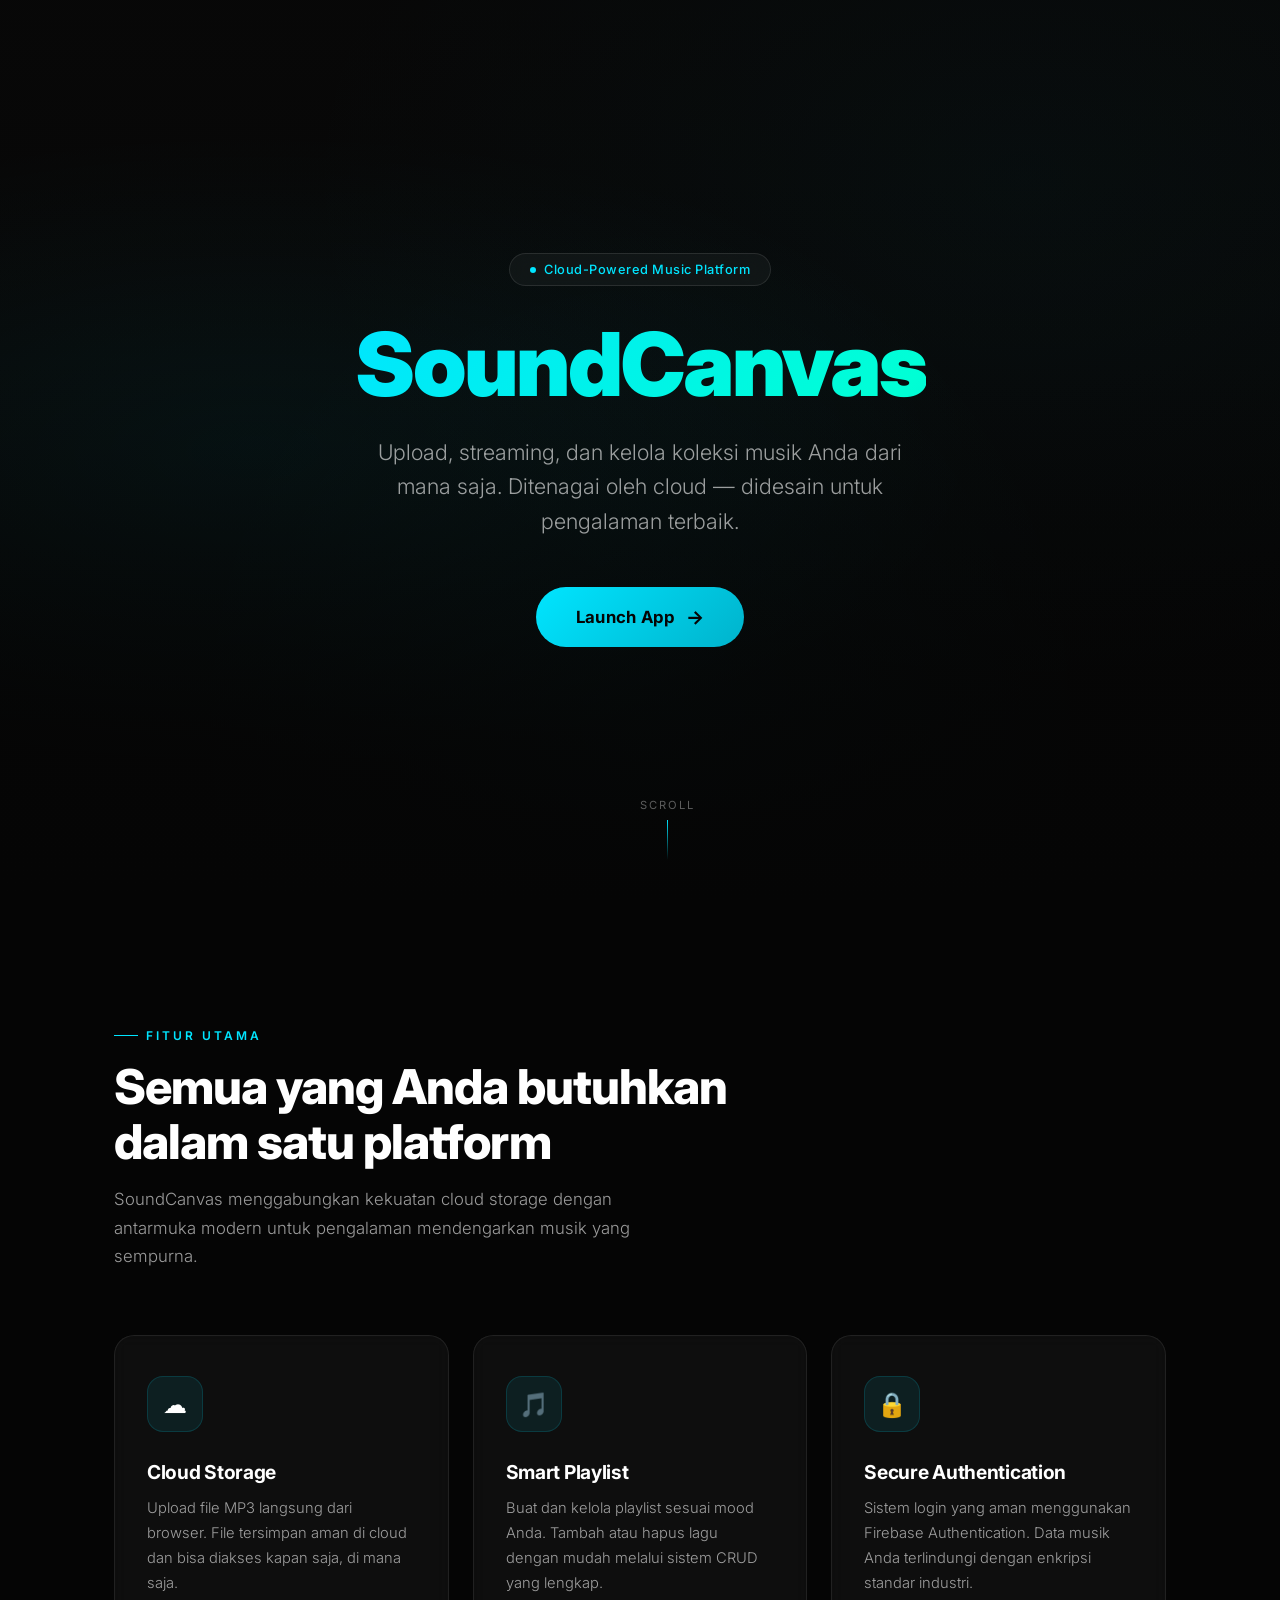
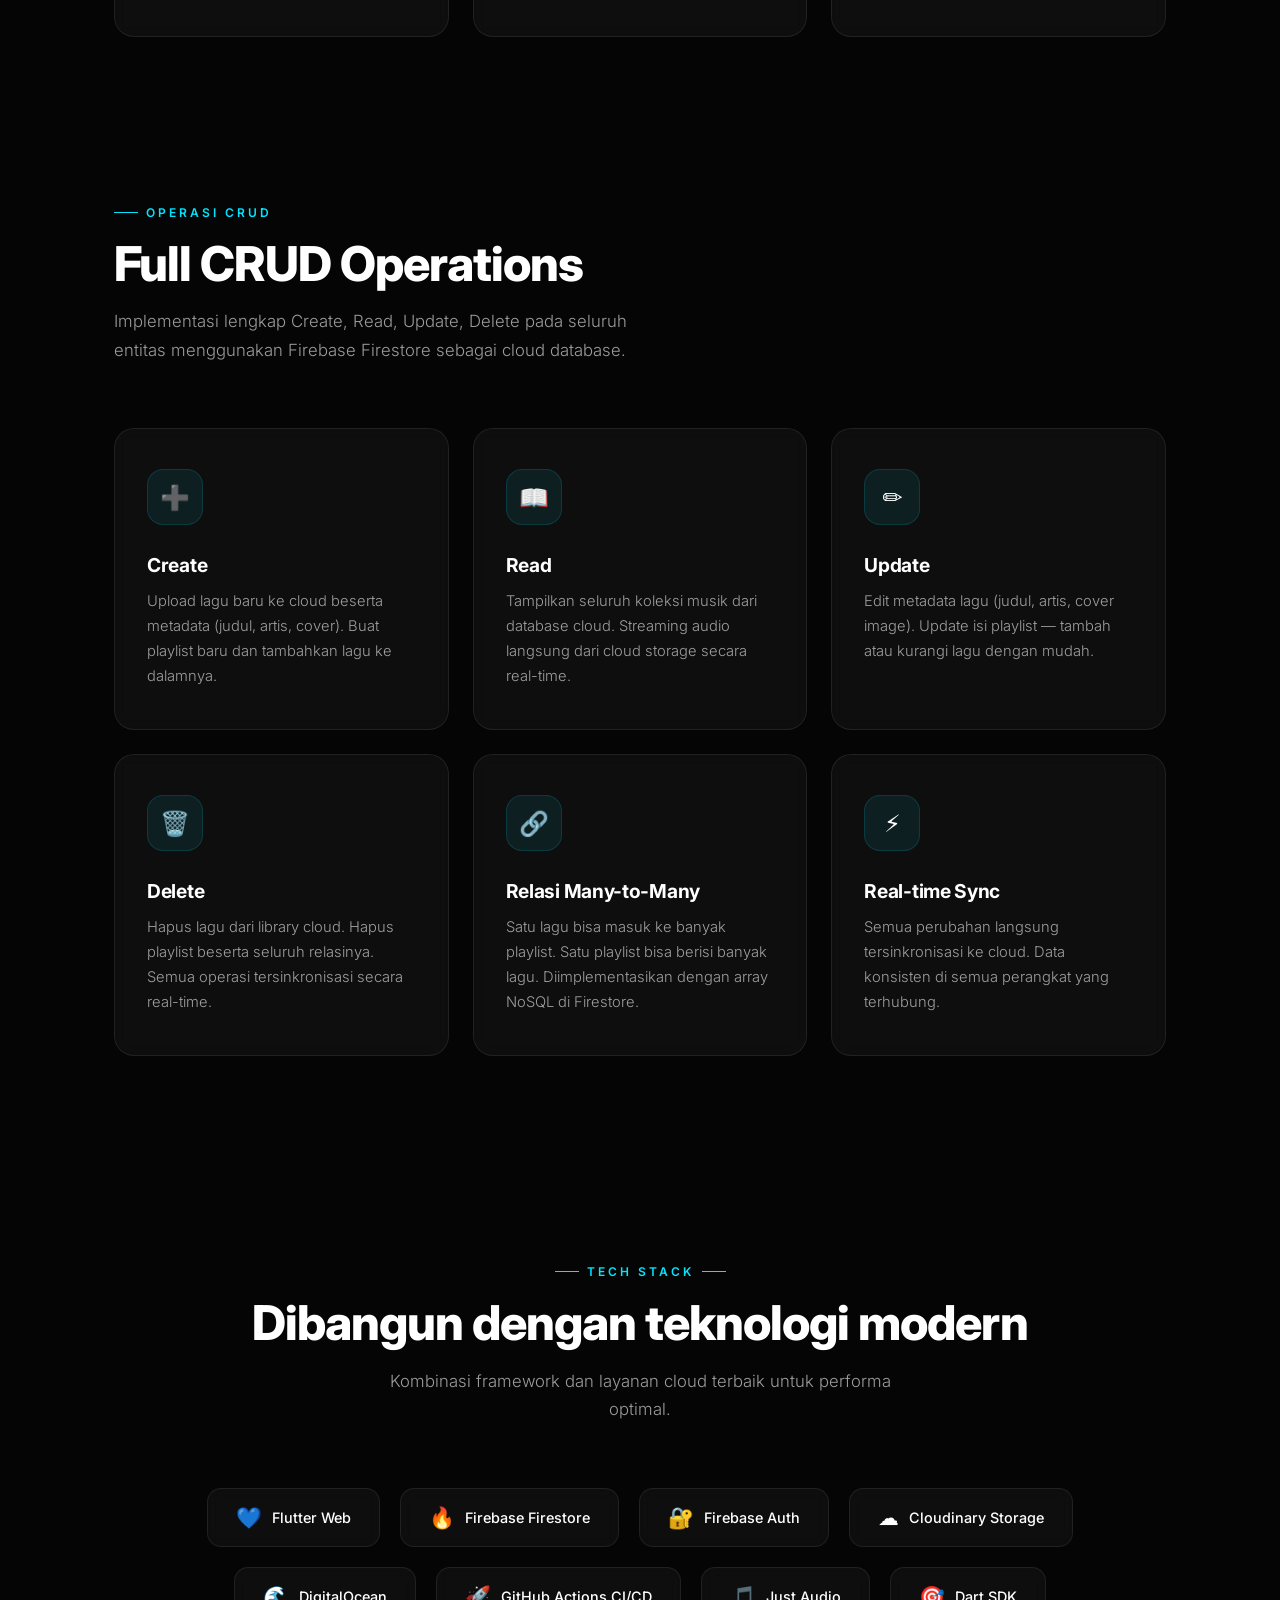
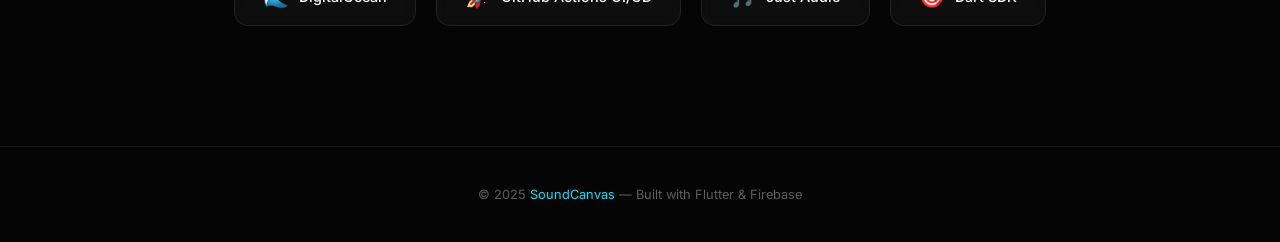
==== web/landing.html @ ffc62fc9 "feat: add premium landing page with video bg, glassmorphism, CRUD showcase" ====
<!DOCTYPE html>
<html lang="id">
<head>
  <meta charset="UTF-8">
  <meta name="viewport" content="width=device-width, initial-scale=1.0">
  <meta name="description" content="SoundCanvas — Cloud Music Player berbasis Flutter & Firebase. Upload, streaming, dan kelola musik dari mana saja.">
  <meta name="keywords" content="SoundCanvas, music player, cloud, flutter, firebase, streaming audio">
  <meta name="author" content="SoundCanvas Team">
  <meta property="og:title" content="SoundCanvas — Cloud Music Player">
  <meta property="og:description" content="Platform streaming musik cloud modern dengan teknologi Flutter & Firebase.">
  <meta property="og:type" content="website">

  <title>SoundCanvas — Cloud Music Player</title>

  <link rel="icon" type="image/png" href="favicon.png">
  <link rel="stylesheet" href="landing.css">
</head>
<body>

  <!-- =========================================================================
       HERO SECTION — Full screen with video background
       ========================================================================= -->
  <section class="hero" id="hero">

    <!-- Video Background (will be hidden on mobile / if no video) -->
    <div class="hero__video-wrap" id="videoWrap">
      <video
        class="hero__video"
        id="bgVideo"
        autoplay
        muted
        loop
        playsinline
        preload="auto"
        poster=""
      >
        <source src="assets/bg-video.mp4" type="video/mp4">
      </video>
    </div>

    <!-- Animated gradient fallback (shows when video fails or on mobile) -->
    <div class="hero__gradient-bg" id="gradientBg"></div>

    <!-- Dark overlay -->
    <div class="hero__overlay"></div>

    <!-- Floating particles -->
    <div class="hero__particles">
      <div class="particle"></div>
      <div class="particle"></div>
      <div class="particle"></div>
      <div class="particle"></div>
      <div class="particle"></div>
      <div class="particle"></div>
      <div class="particle"></div>
      <div class="particle"></div>
      <div class="particle"></div>
      <div class="particle"></div>
      <div class="particle"></div>
      <div class="particle"></div>
    </div>

    <!-- Hero Content -->
    <div class="hero__content">
      <div class="hero__badge">
        <span class="hero__badge-dot"></span>
        Cloud-Powered Music Platform
      </div>

      <h1 class="hero__title">
        <span class="hero__title-gradient">SoundCanvas</span>
      </h1>

      <p class="hero__subtitle">
        Upload, streaming, dan kelola koleksi musik Anda dari mana saja.
        Ditenagai oleh cloud — didesain untuk pengalaman terbaik.
      </p>

      <a href="app.html" class="hero__cta" id="ctaButton">
        Launch App
        <span class="hero__cta-arrow">→</span>
      </a>
    </div>

    <!-- Scroll indicator -->
    <div class="hero__scroll">
      <span class="hero__scroll-text">Scroll</span>
      <div class="hero__scroll-line"></div>
    </div>
  </section>

  <!-- =========================================================================
       FEATURES SECTION — Key feature cards
       ========================================================================= -->
  <section class="features" id="features">
    <div class="reveal">
      <div class="section-label">
        <span class="section-label__line"></span>
        Fitur Utama
      </div>
      <h2 class="section-title">Semua yang Anda butuhkan<br>dalam satu platform</h2>
      <p class="section-desc">
        SoundCanvas menggabungkan kekuatan cloud storage dengan antarmuka modern
        untuk pengalaman mendengarkan musik yang sempurna.
      </p>
    </div>

    <div class="features__grid">
      <div class="feature-card reveal reveal-delay-1">
        <div class="feature-card__icon">☁️</div>
        <h3 class="feature-card__title">Cloud Storage</h3>
        <p class="feature-card__desc">
          Upload file MP3 langsung dari browser. File tersimpan aman di cloud dan bisa diakses kapan saja, di mana saja.
        </p>
      </div>

      <div class="feature-card reveal reveal-delay-2">
        <div class="feature-card__icon">🎵</div>
        <h3 class="feature-card__title">Smart Playlist</h3>
        <p class="feature-card__desc">
          Buat dan kelola playlist sesuai mood Anda. Tambah atau hapus lagu dengan mudah melalui sistem CRUD yang lengkap.
        </p>
      </div>

      <div class="feature-card reveal reveal-delay-3">
        <div class="feature-card__icon">🔒</div>
        <h3 class="feature-card__title">Secure Authentication</h3>
        <p class="feature-card__desc">
          Sistem login yang aman menggunakan Firebase Authentication. Data musik Anda terlindungi dengan enkripsi standar industri.
        </p>
      </div>
    </div>
  </section>

  <!-- =========================================================================
       CRUD HIGHLIGHT SECTION
       ========================================================================= -->
  <section class="features" id="crud" style="padding-top: 40px;">
    <div class="reveal">
      <div class="section-label">
        <span class="section-label__line"></span>
        Operasi CRUD
      </div>
      <h2 class="section-title">Full CRUD Operations</h2>
      <p class="section-desc">
        Implementasi lengkap Create, Read, Update, Delete pada seluruh entitas
        menggunakan Firebase Firestore sebagai cloud database.
      </p>
    </div>

    <div class="features__grid">
      <div class="feature-card reveal reveal-delay-1">
        <div class="feature-card__icon">➕</div>
        <h3 class="feature-card__title">Create</h3>
        <p class="feature-card__desc">
          Upload lagu baru ke cloud beserta metadata (judul, artis, cover). Buat playlist baru dan tambahkan lagu ke dalamnya.
        </p>
      </div>

      <div class="feature-card reveal reveal-delay-2">
        <div class="feature-card__icon">📖</div>
        <h3 class="feature-card__title">Read</h3>
        <p class="feature-card__desc">
          Tampilkan seluruh koleksi musik dari database cloud. Streaming audio langsung dari cloud storage secara real-time.
        </p>
      </div>

      <div class="feature-card reveal reveal-delay-3">
        <div class="feature-card__icon">✏️</div>
        <h3 class="feature-card__title">Update</h3>
        <p class="feature-card__desc">
          Edit metadata lagu (judul, artis, cover image). Update isi playlist — tambah atau kurangi lagu dengan mudah.
        </p>
      </div>
    </div>

    <div class="features__grid" style="margin-top: 24px;">
      <div class="feature-card reveal reveal-delay-1">
        <div class="feature-card__icon">🗑️</div>
        <h3 class="feature-card__title">Delete</h3>
        <p class="feature-card__desc">
          Hapus lagu dari library cloud. Hapus playlist beserta seluruh relasinya. Semua operasi tersinkronisasi secara real-time.
        </p>
      </div>

      <div class="feature-card reveal reveal-delay-2">
        <div class="feature-card__icon">🔗</div>
        <h3 class="feature-card__title">Relasi Many-to-Many</h3>
        <p class="feature-card__desc">
          Satu lagu bisa masuk ke banyak playlist. Satu playlist bisa berisi banyak lagu. Diimplementasikan dengan array NoSQL di Firestore.
        </p>
      </div>

      <div class="feature-card reveal reveal-delay-3">
        <div class="feature-card__icon">⚡</div>
        <h3 class="feature-card__title">Real-time Sync</h3>
        <p class="feature-card__desc">
          Semua perubahan langsung tersinkronisasi ke cloud. Data konsisten di semua perangkat yang terhubung.
        </p>
      </div>
    </div>
  </section>

  <!-- =========================================================================
       TECH STACK SECTION
       ========================================================================= -->
  <section class="techstack" id="techstack">
    <div class="reveal">
      <div class="section-label" style="justify-content: center;">
        <span class="section-label__line"></span>
        Tech Stack
        <span class="section-label__line"></span>
      </div>
      <h2 class="section-title">Dibangun dengan teknologi modern</h2>
      <p class="section-desc" style="margin-left: auto; margin-right: auto;">
        Kombinasi framework dan layanan cloud terbaik untuk performa optimal.
      </p>
    </div>

    <div class="techstack__grid reveal">
      <div class="tech-badge">
        <span class="tech-badge__icon">💙</span>
        Flutter Web
      </div>
      <div class="tech-badge">
        <span class="tech-badge__icon">🔥</span>
        Firebase Firestore
      </div>
      <div class="tech-badge">
        <span class="tech-badge__icon">🔐</span>
        Firebase Auth
      </div>
      <div class="tech-badge">
        <span class="tech-badge__icon">☁️</span>
        Cloudinary Storage
      </div>
      <div class="tech-badge">
        <span class="tech-badge__icon">🌊</span>
        DigitalOcean
      </div>
      <div class="tech-badge">
        <span class="tech-badge__icon">🚀</span>
        GitHub Actions CI/CD
      </div>
      <div class="tech-badge">
        <span class="tech-badge__icon">🎵</span>
        Just Audio
      </div>
      <div class="tech-badge">
        <span class="tech-badge__icon">🎯</span>
        Dart SDK
      </div>
    </div>
  </section>

  <!-- =========================================================================
       FOOTER
       ========================================================================= -->
  <footer class="footer">
    <p class="footer__text">
      © 2025 <span>SoundCanvas</span> — Built with Flutter & Firebase
    </p>
  </footer>

  <!-- =========================================================================
       JAVASCRIPT — Video fallback + Scroll reveal
       ========================================================================= -->
  <script>
    // --- Video fallback: show gradient if video fails to load ---
    (function() {
      const video = document.getElementById('bgVideo');
      const videoWrap = document.getElementById('videoWrap');
      const gradientBg = document.getElementById('gradientBg');

      if (!video) return;

      // Check if mobile (video autoplay is often blocked)
      const isMobile = /Android|iPhone|iPad|iPod|Opera Mini/i.test(navigator.userAgent);

      if (isMobile) {
        videoWrap.style.display = 'none';
        gradientBg.style.zIndex = '0';
        return;
      }

      // If video fails to load, show gradient fallback
      video.addEventListener('error', function() {
        videoWrap.style.display = 'none';
        gradientBg.style.zIndex = '0';
      });

      // Also check after a timeout (in case video source simply doesn't exist)
      setTimeout(function() {
        if (video.readyState === 0) {
          videoWrap.style.opacity = '0';
          gradientBg.style.zIndex = '0';
        }
      }, 3000);

      // When video can play, hide the gradient
      video.addEventListener('canplay', function() {
        gradientBg.style.opacity = '0';
        gradientBg.style.transition = 'opacity 1s ease';
      });
    })();

    // --- Scroll reveal animation ---
    (function() {
      const reveals = document.querySelectorAll('.reveal');

      function checkReveal() {
        const windowHeight = window.innerHeight;
        reveals.forEach(function(el) {
          const top = el.getBoundingClientRect().top;
          if (top < windowHeight - 80) {
            el.classList.add('visible');
          }
        });
      }

      window.addEventListener('scroll', checkReveal);
      window.addEventListener('load', checkReveal);
      // Trigger once on init
      checkReveal();
    })();
  </script>

</body>
</html>
---- web/landing.css ----
/* =============================================================================
   SOUNDCANVAS LANDING PAGE — Premium Dark Theme
   Colors matched to Flutter app: #050505, #00E5FF, #00B3CC, #111111
   ============================================================================= */

/* --- Google Fonts --- */
@import url('https://fonts.googleapis.com/css2?family=Inter:wght@300;400;500;600;700;800;900&display=swap');

/* --- Reset & Base --- */
*, *::before, *::after {
  margin: 0;
  padding: 0;
  box-sizing: border-box;
}

html {
  scroll-behavior: smooth;
  font-size: 16px;
}

body {
  font-family: 'Inter', 'Segoe UI', system-ui, -apple-system, sans-serif;
  background-color: #050505;
  color: #ffffff;
  overflow-x: hidden;
  -webkit-font-smoothing: antialiased;
  -moz-osx-font-smoothing: grayscale;
}

a {
  text-decoration: none;
  color: inherit;
}

/* --- CSS Variables --- */
:root {
  --primary: #00E5FF;
  --primary-dark: #00B3CC;
  --primary-glow: rgba(0, 229, 255, 0.3);
  --bg-dark: #050505;
  --bg-surface: #111111;
  --bg-card: rgba(17, 17, 17, 0.6);
  --text-primary: #ffffff;
  --text-secondary: rgba(255, 255, 255, 0.6);
  --text-muted: rgba(255, 255, 255, 0.35);
  --border-subtle: rgba(255, 255, 255, 0.08);
  --glass-bg: rgba(255, 255, 255, 0.04);
  --glass-border: rgba(255, 255, 255, 0.1);
}

/* =============================================================================
   HERO SECTION
   ============================================================================= */

.hero {
  position: relative;
  width: 100%;
  min-height: 100vh;
  display: flex;
  align-items: center;
  justify-content: center;
  overflow: hidden;
}

/* Video Background */
.hero__video-wrap {
  position: absolute;
  top: 0;
  left: 0;
  width: 100%;
  height: 100%;
  z-index: 0;
}

.hero__video {
  width: 100%;
  height: 100%;
  object-fit: cover;
}

/* Dark overlay on video */
.hero__overlay {
  position: absolute;
  top: 0;
  left: 0;
  width: 100%;
  height: 100%;
  background: linear-gradient(
    180deg,
    rgba(5, 5, 5, 0.5) 0%,
    rgba(5, 5, 5, 0.3) 40%,
    rgba(5, 5, 5, 0.6) 70%,
    rgba(5, 5, 5, 1) 100%
  );
  z-index: 1;
}

/* Animated gradient fallback when video is not available / on mobile */
.hero__gradient-bg {
  position: absolute;
  top: 0;
  left: 0;
  width: 100%;
  height: 100%;
  background: 
    radial-gradient(ellipse at 20% 50%, rgba(0, 229, 255, 0.08) 0%, transparent 50%),
    radial-gradient(ellipse at 80% 20%, rgba(0, 179, 204, 0.06) 0%, transparent 50%),
    radial-gradient(ellipse at 50% 80%, rgba(0, 229, 255, 0.04) 0%, transparent 50%),
    linear-gradient(180deg, #0a0a0a 0%, #050505 100%);
  z-index: 0;
  animation: gradientShift 8s ease-in-out infinite alternate;
}

@keyframes gradientShift {
  0% {
    background: 
      radial-gradient(ellipse at 20% 50%, rgba(0, 229, 255, 0.08) 0%, transparent 50%),
      radial-gradient(ellipse at 80% 20%, rgba(0, 179, 204, 0.06) 0%, transparent 50%),
      radial-gradient(ellipse at 50% 80%, rgba(0, 229, 255, 0.04) 0%, transparent 50%),
      linear-gradient(180deg, #0a0a0a 0%, #050505 100%);
  }
  100% {
    background: 
      radial-gradient(ellipse at 40% 30%, rgba(0, 229, 255, 0.1) 0%, transparent 50%),
      radial-gradient(ellipse at 60% 70%, rgba(0, 179, 204, 0.08) 0%, transparent 50%),
      radial-gradient(ellipse at 30% 60%, rgba(0, 229, 255, 0.05) 0%, transparent 50%),
      linear-gradient(180deg, #0a0a0a 0%, #050505 100%);
  }
}

/* Floating particles */
.hero__particles {
  position: absolute;
  top: 0;
  left: 0;
  width: 100%;
  height: 100%;
  z-index: 2;
  pointer-events: none;
  overflow: hidden;
}

.particle {
  position: absolute;
  width: 3px;
  height: 3px;
  background: var(--primary);
  border-radius: 50%;
  opacity: 0;
  animation: floatParticle linear infinite;
}

.particle:nth-child(1)  { left: 10%; animation-duration: 12s; animation-delay: 0s; }
.particle:nth-child(2)  { left: 20%; animation-duration: 15s; animation-delay: 2s; }
.particle:nth-child(3)  { left: 35%; animation-duration: 10s; animation-delay: 4s; }
.particle:nth-child(4)  { left: 50%; animation-duration: 18s; animation-delay: 1s; }
.particle:nth-child(5)  { left: 65%; animation-duration: 13s; animation-delay: 3s; }
.particle:nth-child(6)  { left: 75%; animation-duration: 16s; animation-delay: 5s; }
.particle:nth-child(7)  { left: 85%; animation-duration: 11s; animation-delay: 2.5s; }
.particle:nth-child(8)  { left: 45%; animation-duration: 14s; animation-delay: 6s; }
.particle:nth-child(9)  { left: 5%;  animation-duration: 17s; animation-delay: 1.5s; }
.particle:nth-child(10) { left: 90%; animation-duration: 12s; animation-delay: 4.5s; }
.particle:nth-child(11) { left: 55%; animation-duration: 19s; animation-delay: 0.5s; }
.particle:nth-child(12) { left: 30%; animation-duration: 14s; animation-delay: 3.5s; }

@keyframes floatParticle {
  0% {
    transform: translateY(100vh) scale(0);
    opacity: 0;
  }
  10% {
    opacity: 0.6;
  }
  90% {
    opacity: 0.3;
  }
  100% {
    transform: translateY(-10vh) scale(1);
    opacity: 0;
  }
}

/* Hero Content */
.hero__content {
  position: relative;
  z-index: 3;
  text-align: center;
  padding: 0 24px;
  max-width: 800px;
}

.hero__badge {
  display: inline-flex;
  align-items: center;
  gap: 8px;
  padding: 8px 20px;
  border-radius: 100px;
  background: var(--glass-bg);
  border: 1px solid var(--glass-border);
  backdrop-filter: blur(12px);
  -webkit-backdrop-filter: blur(12px);
  font-size: 0.8rem;
  font-weight: 500;
  color: var(--primary);
  letter-spacing: 0.5px;
  margin-bottom: 32px;
  animation: fadeInDown 0.8s ease-out 0.2s both;
}

.hero__badge-dot {
  width: 6px;
  height: 6px;
  background: var(--primary);
  border-radius: 50%;
  animation: pulse 2s ease-in-out infinite;
}

@keyframes pulse {
  0%, 100% { opacity: 1; transform: scale(1); }
  50% { opacity: 0.5; transform: scale(0.8); }
}

.hero__title {
  font-size: clamp(3rem, 8vw, 5.5rem);
  font-weight: 900;
  line-height: 1.05;
  letter-spacing: -2px;
  margin-bottom: 24px;
  animation: fadeInUp 0.8s ease-out 0.4s both;
}

.hero__title-gradient {
  background: linear-gradient(135deg, var(--primary) 0%, #00FFD5 50%, var(--primary-dark) 100%);
  background-size: 200% auto;
  -webkit-background-clip: text;
  -webkit-text-fill-color: transparent;
  background-clip: text;
  animation: gradientText 4s ease-in-out infinite alternate;
}

@keyframes gradientText {
  0% { background-position: 0% center; }
  100% { background-position: 100% center; }
}

.hero__subtitle {
  font-size: clamp(1.05rem, 2.5vw, 1.35rem);
  color: var(--text-secondary);
  line-height: 1.6;
  margin-bottom: 48px;
  max-width: 560px;
  margin-left: auto;
  margin-right: auto;
  font-weight: 300;
  animation: fadeInUp 0.8s ease-out 0.6s both;
}

/* CTA Button */
.hero__cta {
  display: inline-flex;
  align-items: center;
  gap: 12px;
  padding: 18px 40px;
  border-radius: 60px;
  background: linear-gradient(135deg, var(--primary) 0%, var(--primary-dark) 100%);
  color: #050505;
  font-size: 1.05rem;
  font-weight: 700;
  letter-spacing: 0.3px;
  cursor: pointer;
  border: none;
  position: relative;
  overflow: hidden;
  transition: transform 0.3s ease, box-shadow 0.3s ease;
  animation: fadeInUp 0.8s ease-out 0.8s both;
  text-decoration: none;
}

.hero__cta:hover {
  transform: translateY(-3px) scale(1.03);
  box-shadow: 0 8px 40px var(--primary-glow), 0 0 80px rgba(0, 229, 255, 0.15);
}

.hero__cta:active {
  transform: translateY(-1px) scale(1.01);
}

.hero__cta-arrow {
  transition: transform 0.3s ease;
  font-size: 1.2rem;
}

.hero__cta:hover .hero__cta-arrow {
  transform: translateX(4px);
}

/* CTA shimmer effect */
.hero__cta::after {
  content: '';
  position: absolute;
  top: -50%;
  left: -60%;
  width: 40%;
  height: 200%;
  background: linear-gradient(90deg, transparent, rgba(255,255,255,0.25), transparent);
  transform: skewX(-20deg);
  animation: shimmer 3s ease-in-out infinite;
}

@keyframes shimmer {
  0%, 100% { left: -60%; }
  50% { left: 120%; }
}

/* Scroll indicator */
.hero__scroll {
  position: absolute;
  bottom: 40px;
  left: 50%;
  transform: translateX(-50%);
  z-index: 3;
  display: flex;
  flex-direction: column;
  align-items: center;
  gap: 8px;
  animation: fadeInUp 0.8s ease-out 1.2s both;
}

.hero__scroll-text {
  font-size: 0.7rem;
  color: var(--text-muted);
  text-transform: uppercase;
  letter-spacing: 2px;
}

.hero__scroll-line {
  width: 1px;
  height: 40px;
  background: linear-gradient(180deg, var(--primary), transparent);
  animation: scrollPulse 2s ease-in-out infinite;
}

@keyframes scrollPulse {
  0%, 100% { opacity: 1; height: 40px; }
  50% { opacity: 0.4; height: 24px; }
}

/* =============================================================================
   FEATURES SECTION
   ============================================================================= */

.features {
  padding: 120px 24px;
  max-width: 1100px;
  margin: 0 auto;
}

.section-label {
  display: inline-flex;
  align-items: center;
  gap: 8px;
  font-size: 0.75rem;
  font-weight: 600;
  color: var(--primary);
  text-transform: uppercase;
  letter-spacing: 3px;
  margin-bottom: 16px;
}

.section-label__line {
  width: 24px;
  height: 1px;
  background: var(--primary);
}

.section-title {
  font-size: clamp(2rem, 5vw, 3rem);
  font-weight: 800;
  letter-spacing: -1px;
  margin-bottom: 16px;
  line-height: 1.15;
}

.section-desc {
  font-size: 1.05rem;
  color: var(--text-secondary);
  max-width: 520px;
  line-height: 1.7;
  margin-bottom: 64px;
  font-weight: 300;
}

/* Feature Cards Grid */
.features__grid {
  display: grid;
  grid-template-columns: repeat(3, 1fr);
  gap: 24px;
}

.feature-card {
  background: var(--glass-bg);
  border: 1px solid var(--border-subtle);
  border-radius: 20px;
  padding: 40px 32px;
  position: relative;
  overflow: hidden;
  transition: transform 0.4s ease, border-color 0.4s ease, box-shadow 0.4s ease;
  backdrop-filter: blur(8px);
  -webkit-backdrop-filter: blur(8px);
}

.feature-card:hover {
  transform: translateY(-8px);
  border-color: rgba(0, 229, 255, 0.2);
  box-shadow: 0 20px 60px rgba(0, 0, 0, 0.4), 0 0 40px rgba(0, 229, 255, 0.05);
}

/* Glow effect on hover */
.feature-card::before {
  content: '';
  position: absolute;
  top: 0;
  left: 0;
  right: 0;
  height: 1px;
  background: linear-gradient(90deg, transparent, var(--primary), transparent);
  opacity: 0;
  transition: opacity 0.4s ease;
}

.feature-card:hover::before {
  opacity: 1;
}

.feature-card__icon {
  width: 56px;
  height: 56px;
  border-radius: 16px;
  background: rgba(0, 229, 255, 0.08);
  border: 1px solid rgba(0, 229, 255, 0.15);
  display: flex;
  align-items: center;
  justify-content: center;
  font-size: 1.5rem;
  margin-bottom: 28px;
  transition: background 0.3s ease, transform 0.3s ease;
}

.feature-card:hover .feature-card__icon {
  background: rgba(0, 229, 255, 0.15);
  transform: scale(1.1);
}

.feature-card__title {
  font-size: 1.2rem;
  font-weight: 700;
  margin-bottom: 12px;
  letter-spacing: -0.3px;
}

.feature-card__desc {
  font-size: 0.92rem;
  color: var(--text-secondary);
  line-height: 1.7;
  font-weight: 300;
}

/* =============================================================================
   TECH STACK SECTION
   ============================================================================= */

.techstack {
  padding: 80px 24px 120px;
  max-width: 1100px;
  margin: 0 auto;
  text-align: center;
}

.techstack__grid {
  display: flex;
  flex-wrap: wrap;
  justify-content: center;
  gap: 20px;
  margin-top: 48px;
}

.tech-badge {
  display: inline-flex;
  align-items: center;
  gap: 10px;
  padding: 16px 28px;
  border-radius: 14px;
  background: var(--glass-bg);
  border: 1px solid var(--border-subtle);
  backdrop-filter: blur(8px);
  -webkit-backdrop-filter: blur(8px);
  font-size: 0.9rem;
  font-weight: 500;
  color: var(--text-primary);
  transition: transform 0.3s ease, border-color 0.3s ease, background 0.3s ease;
}

.tech-badge:hover {
  transform: translateY(-4px);
  border-color: rgba(0, 229, 255, 0.25);
  background: rgba(0, 229, 255, 0.05);
}

.tech-badge__icon {
  font-size: 1.3rem;
}

/* =============================================================================
   FOOTER
   ============================================================================= */

.footer {
  padding: 40px 24px;
  border-top: 1px solid var(--border-subtle);
  text-align: center;
}

.footer__text {
  font-size: 0.8rem;
  color: var(--text-muted);
  font-weight: 400;
}

.footer__text span {
  color: var(--primary);
}

/* =============================================================================
   ANIMATIONS
   ============================================================================= */

@keyframes fadeInUp {
  from {
    opacity: 0;
    transform: translateY(30px);
  }
  to {
    opacity: 1;
    transform: translateY(0);
  }
}

@keyframes fadeInDown {
  from {
    opacity: 0;
    transform: translateY(-20px);
  }
  to {
    opacity: 1;
    transform: translateY(0);
  }
}

/* Scroll reveal animation class */
.reveal {
  opacity: 0;
  transform: translateY(40px);
  transition: opacity 0.8s ease, transform 0.8s ease;
}

.reveal.visible {
  opacity: 1;
  transform: translateY(0);
}

/* Staggered delay for children */
.reveal-delay-1 { transition-delay: 0.1s; }
.reveal-delay-2 { transition-delay: 0.2s; }
.reveal-delay-3 { transition-delay: 0.3s; }

/* =============================================================================
   RESPONSIVE
   ============================================================================= */

@media (max-width: 768px) {
  .features__grid {
    grid-template-columns: 1fr;
    gap: 16px;
  }

  .features {
    padding: 80px 20px;
  }

  .techstack {
    padding: 60px 20px 80px;
  }

  .feature-card {
    padding: 32px 24px;
  }

  .hero__scroll {
    display: none;
  }
}

@media (max-width: 480px) {
  .hero__cta {
    padding: 16px 32px;
    font-size: 0.95rem;
  }

  .tech-badge {
    padding: 12px 20px;
    font-size: 0.82rem;
  }
}
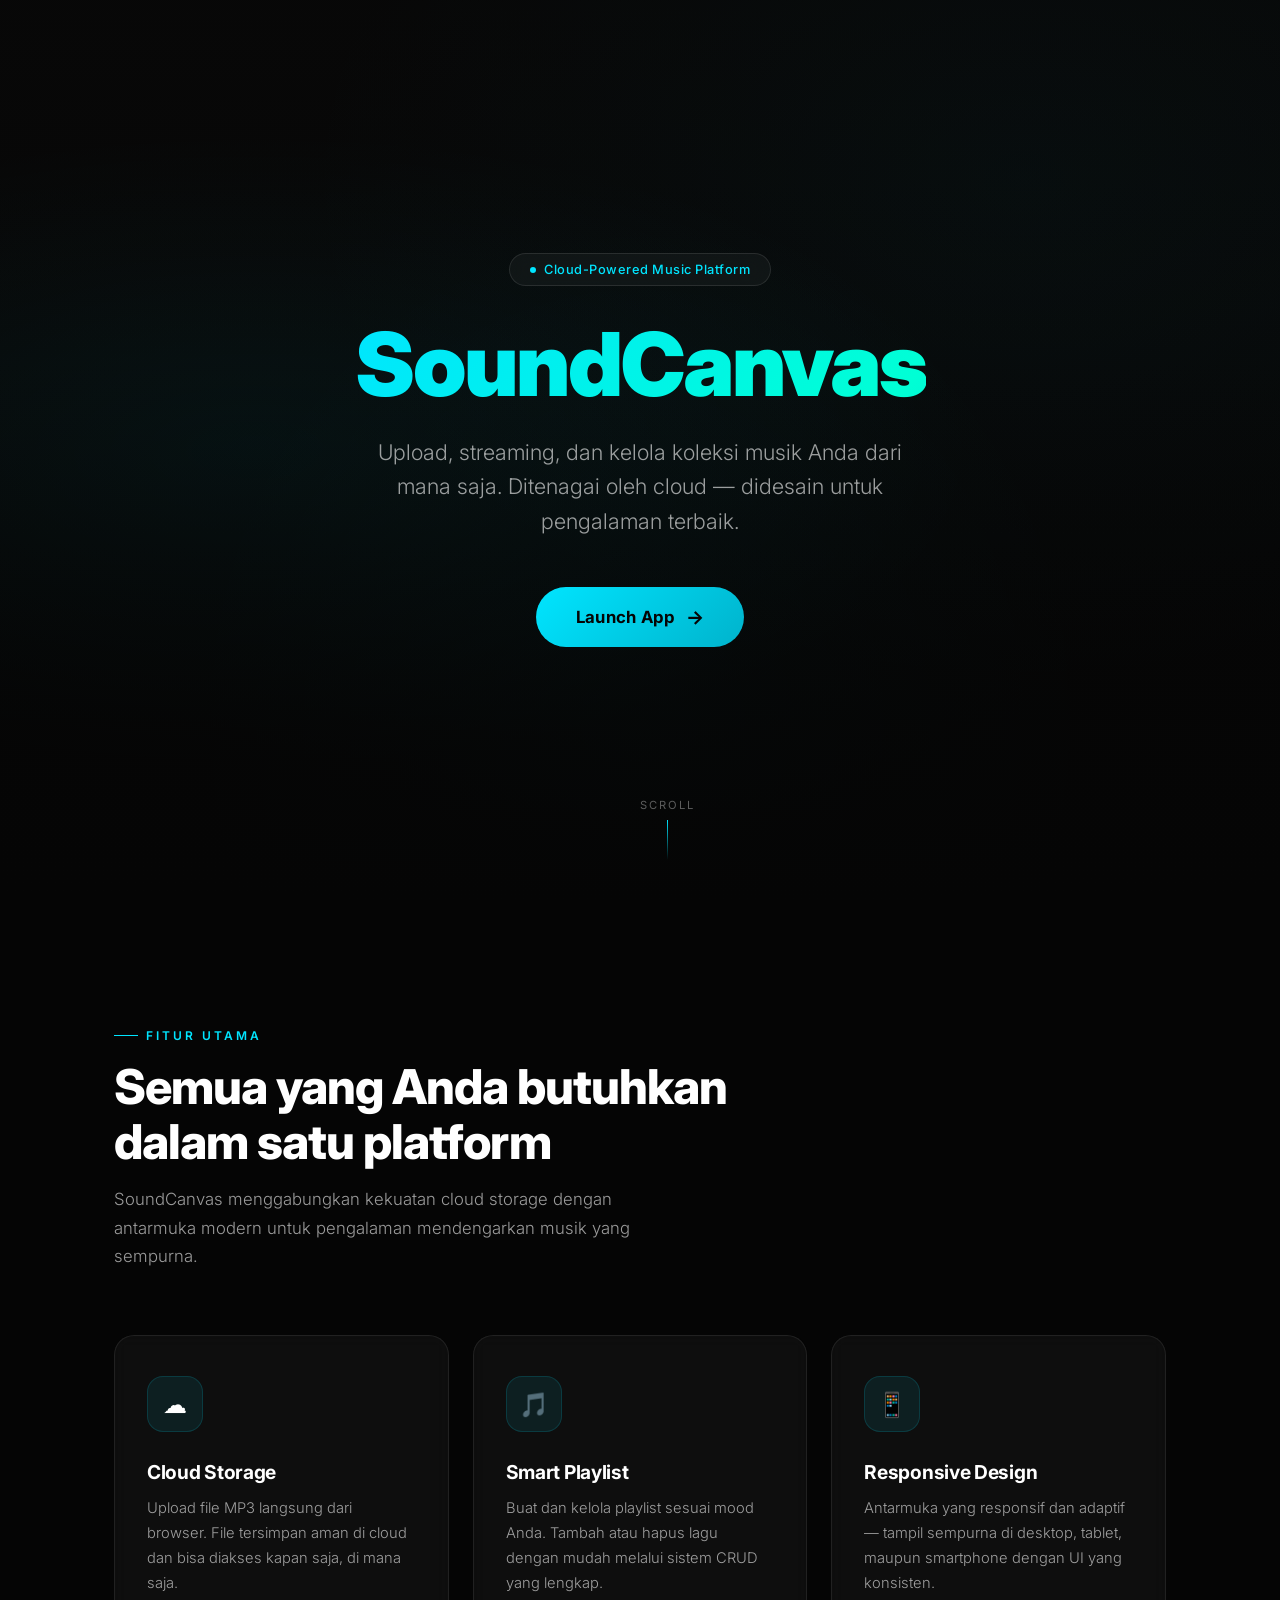
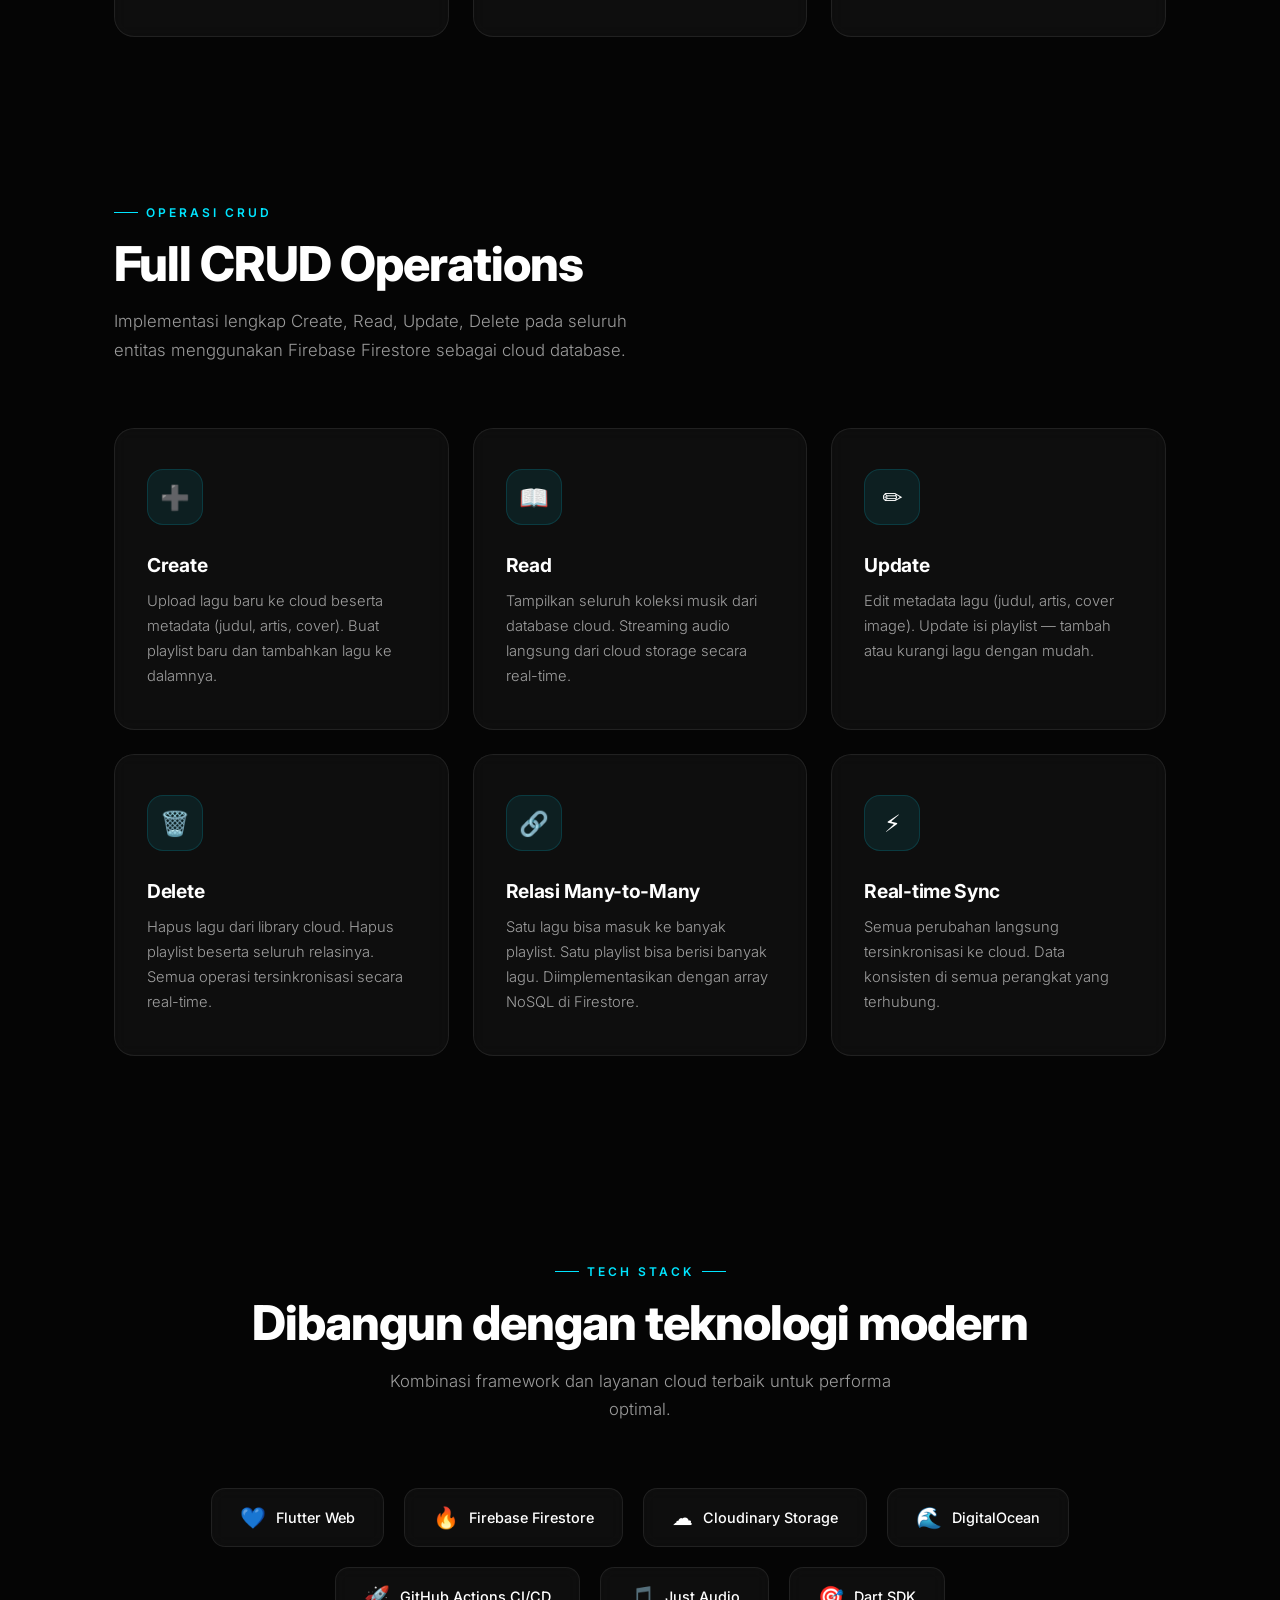
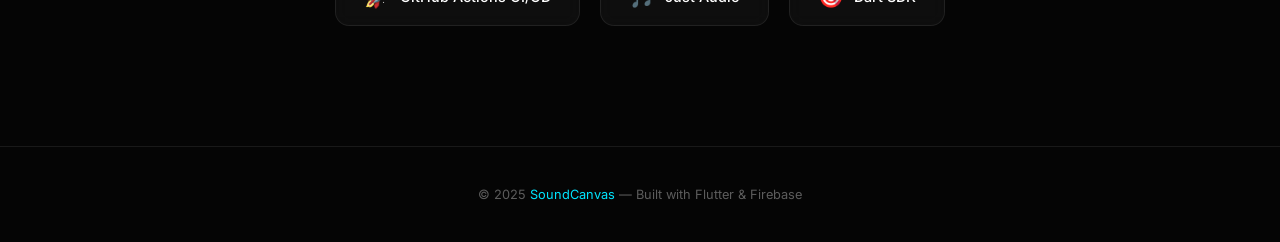
==== commit 169c224a: "fix: clean URL /app/, remove fake auth, fix landing content" ====
--- a/web/landing.html
+++ b/web/landing.html
@@ -76,7 +76,7 @@
         Ditenagai oleh cloud — didesain untuk pengalaman terbaik.
       </p>
 
-      <a href="app.html" class="hero__cta" id="ctaButton">
+      <a href="/app/" class="hero__cta" id="ctaButton">
         Launch App
         <span class="hero__cta-arrow">→</span>
       </a>
@@ -123,10 +123,10 @@
       </div>
 
       <div class="feature-card reveal reveal-delay-3">
-        <div class="feature-card__icon">🔒</div>
-        <h3 class="feature-card__title">Secure Authentication</h3>
-        <p class="feature-card__desc">
-          Sistem login yang aman menggunakan Firebase Authentication. Data musik Anda terlindungi dengan enkripsi standar industri.
+        <div class="feature-card__icon">📱</div>
+        <h3 class="feature-card__title">Responsive Design</h3>
+        <p class="feature-card__desc">
+          Antarmuka yang responsif dan adaptif — tampil sempurna di desktop, tablet, maupun smartphone dengan UI yang konsisten.
         </p>
       </div>
     </div>
@@ -225,10 +225,6 @@
       <div class="tech-badge">
         <span class="tech-badge__icon">🔥</span>
         Firebase Firestore
-      </div>
-      <div class="tech-badge">
-        <span class="tech-badge__icon">🔐</span>
-        Firebase Auth
       </div>
       <div class="tech-badge">
         <span class="tech-badge__icon">☁️</span>
